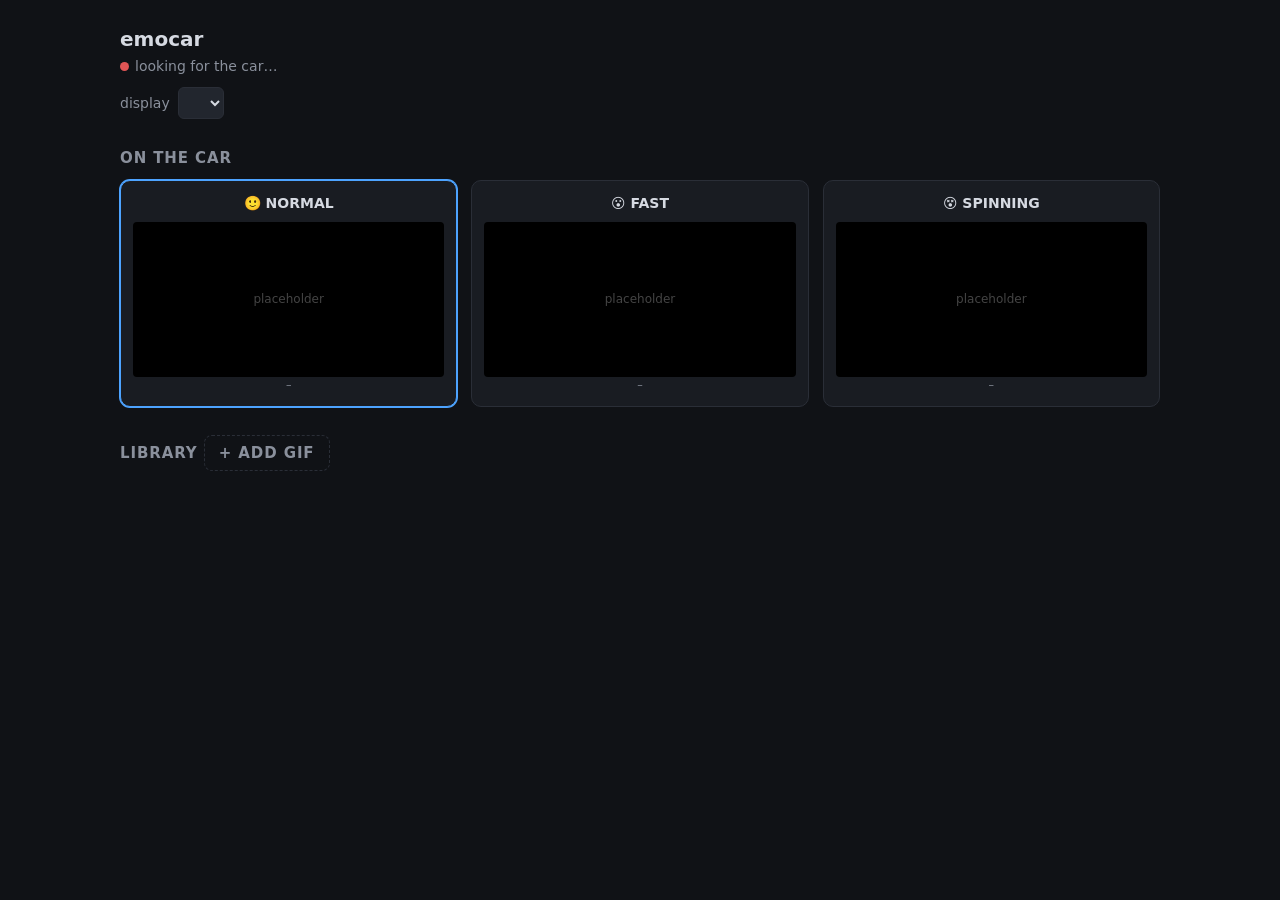
==== server/web/index.html @ b89c61f0 "emocar: firmware + companion server, with cross-platform release packaging ESP32 firmware (motion-re" ====
<!DOCTYPE html>
<html lang="en">
<head>
<meta charset="utf-8">
<meta name="viewport" content="width=device-width, initial-scale=1">
<title>emocar</title>
<style>
  :root {
    --bg: #101216; --panel: #191c22; --edge: #2a2e37; --text: #d6dae2;
    --dim: #8a909c; --accent: #4da3ff; --ok: #46c46e; --bad: #e05555;
  }
  * { box-sizing: border-box; }
  body { margin: 0; background: var(--bg); color: var(--text);
         font: 14px/1.5 system-ui, sans-serif; }
  main { max-width: 1080px; margin: 0 auto; padding: 16px 20px 60px; }
  h1 { font-size: 20px; margin: 8px 0 2px; }
  h2 { font-size: 15px; margin: 28px 0 10px; color: var(--dim); text-transform: uppercase;
       letter-spacing: .06em; }
  #carline { color: var(--dim); }
  #dot { display: inline-block; width: 9px; height: 9px; border-radius: 50%;
         background: var(--bad); margin-right: 6px; }
  #dot.on { background: var(--ok); }

  .states { display: grid; grid-template-columns: repeat(3, 1fr); gap: 14px; }
  .card { background: var(--panel); border: 1px solid var(--edge); border-radius: 10px;
          padding: 12px; cursor: pointer; text-align: center; }
  .card.sel { border-color: var(--accent); box-shadow: 0 0 0 1px var(--accent); }
  .card.live .tag { color: var(--ok); }
  .card h3 { margin: 0 0 8px; font-size: 14px; }
  .card .tag { font-size: 11px; color: var(--dim); }
  .oled { width: 100%; aspect-ratio: var(--oled-ar, 2 / 1); background: #000; border-radius: 4px;
          display: flex; align-items: center; justify-content: center;
          color: #444; font-size: 12px; overflow: hidden; }
  .oled img { width: 100%; image-rendering: pixelated; }
  #profline { margin: 10px 0 2px; color: var(--dim); display: flex; align-items: center; gap: 8px; }
  #profwarn { color: var(--bad); font-size: 13px; }

  .gallery { display: grid; grid-template-columns: repeat(auto-fill, minmax(150px, 1fr));
             gap: 10px; }
  .item { background: var(--panel); border: 1px solid var(--edge); border-radius: 8px;
          padding: 8px; cursor: pointer; }
  .item:hover { border-color: var(--accent); }
  .item .oled { margin-bottom: 6px; }
  .item .name { font-size: 12px; color: var(--dim); word-break: break-all; }
  .item .name b { color: var(--text); font-weight: 500; }
  .item .onstate { color: var(--accent); font-weight: 600; }
  #tinfo { font-size: 13px; color: var(--dim); margin-top: 6px; min-height: 18px; }
  #tinfo .warn { color: #e0a53c; }

  #tunebox .oled img { cursor: grab; touch-action: none; user-select: none; }
  #tunebox .oled img:active { cursor: grabbing; }
  .hint { color: var(--dim); font-size: 12px; }
  #tunebox input[type=number] { width: 64px; background: var(--bg); color: var(--text);
      border: 1px solid var(--edge); border-radius: 6px; padding: 2px 6px; }
  .axis { color: var(--dim); font-size: 12px; }
  #tune { position: fixed; inset: 0; background: rgba(0,0,0,.55); display: none;
          align-items: center; justify-content: center; }
  #tune.open { display: flex; }
  #tunebox { background: var(--panel); border: 1px solid var(--edge); border-radius: 12px;
             padding: 18px; width: min(560px, 94vw); }
  #tunebox .oled { margin: 10px 0 14px; }
  .row { display: flex; align-items: center; gap: 10px; margin: 10px 0; flex-wrap: wrap; }
  .row label { color: var(--dim); min-width: 74px; }
  input[type=range] { flex: 1; accent-color: var(--accent); }
  select, button { background: #22262e; color: var(--text); border: 1px solid var(--edge);
                   border-radius: 6px; padding: 6px 12px; font: inherit; }
  button.primary { background: var(--accent); border-color: var(--accent); color: #06131f;
                   font-weight: 600; cursor: pointer; }
  button.primary:disabled { opacity: .5; cursor: default; }
  .statepick button.sel { border-color: var(--accent); color: var(--accent); }
  #msg { min-height: 20px; font-size: 13px; }
  #msg.ok { color: var(--ok); } #msg.bad { color: var(--bad); }
  #uplabel { display: inline-block; border: 1px dashed var(--edge); border-radius: 8px;
             padding: 6px 14px; color: var(--dim); cursor: pointer; }
  #uplabel:hover { border-color: var(--accent); color: var(--accent); }
</style>
</head>
<body>
<main>
  <h1>emocar</h1>
  <div id="carline"><span id="dot"></span><span id="cartext">looking for the car…</span></div>
  <div id="profline"><label for="profsel">display</label>
    <select id="profsel"></select><span id="profwarn"></span></div>

  <h2>On the car</h2>
  <div class="states" id="states"></div>

  <h2>Library
    <label id="uplabel">+ add GIF<input type="file" id="upfile" accept=".gif,.qgif" hidden></label>
  </h2>
  <div class="gallery" id="gallery"></div>
</main>

<div id="tune">
  <div id="tunebox">
    <div><b id="tname"></b> → <span class="statepick" id="statepick"></span></div>
    <div id="tinfo"></div>
    <div class="oled"><img id="timg" alt="preview"></div>
    <div id="knobs">
      <div class="row" id="rowthr"><label>threshold</label>
        <input type="range" id="kthr" min="1" max="254" value="128"><span id="kthrv">128</span></div>
      <div class="row"><span id="monoknobs"><label>invert</label><input type="checkbox" id="kinv">
        <label style="min-width:0">dither</label>
        <select id="kdither">
          <option value="none">none</option><option value="bayer">bayer</option>
          <option value="floyd">floyd</option>
        </select></span>
        <label style="min-width:0">scale</label>
        <select id="kscale">
          <option value="fit">fit</option><option value="fit_width">fit_width</option>
          <option value="fit_height">fit_height</option><option value="stretch">stretch</option>
        </select></div>
      <div class="row"><label>zoom</label>
        <input type="range" id="kzoom" min="50" max="400" step="5" value="100"><span id="kzoomv">100%</span></div>
      <div class="row"><label>pan</label>
        <span class="axis">x</span> <input type="number" id="kpanx" value="0" step="1">
        <span class="axis">y</span> <input type="number" id="kpany" value="0" step="1">
        <button id="kreset" type="button">reset</button></div>
      <div class="row hint">drag the preview to pan (or type x/y: + is right/down) · scroll to zoom · double-click resets</div>
    </div>
    <div class="row">
      <button class="primary" id="apply">Send to car</button>
      <button id="cancel">Close</button>
      <span id="msg"></span>
    </div>
  </div>
</div>

<script>
'use strict';
const STATES = [
  { name: 'NORMAL',   emoji: '\u{1F642}' },
  { name: 'FAST',     emoji: '\u{1F62E}' },
  { name: 'SPINNING', emoji: '\u{1F635}' },
];
const $ = id => document.getElementById(id);
let selState = 0;          // state targeted by the next assignment
let tuneName = null, tuneKind = null;
let panX = 0, panY = 0;    // panel-pixel pan of the zoomed image (drag on the preview)
let ASSIGN = [null, null, null];   // per state: {name,frames,bytes} the server last pushed

// One gif per state, visibly: names on the cards, badges in the library.
async function loadAssignments() {
  try { ASSIGN = await (await fetch('/api/assignments')).json(); } catch { return; }
  ASSIGN = ASSIGN || [null, null, null];
  applyBadges();
}
function statesOf(name) {          // every state a library gif is assigned to
  return STATES.map((_, i) => i).filter(i => ASSIGN[i] && ASSIGN[i].name === name);
}
function applyBadges() {
  for (const el of document.querySelectorAll('.item')) {
    const tag = el.querySelector('.onstate');
    if (tag) tag.remove();
    const on = statesOf(el.dataset.name);
    if (on.length) {
      const span = document.createElement('span');
      span.className = 'onstate';
      span.textContent = ` · on ${on.map(i => STATES[i].name).join(' + ')}`;
      el.querySelector('.name').appendChild(span);
    }
  }
}

// ---------------- display profiles ----------------
let PROFILES = [];         // from /api/profiles
let profile = null;        // selected profile object
let profilePinned = false; // user chose manually — stop auto-following the car
let carProfileId = null;   // what the car's firmware reports (null = unknown/old firmware)

function setProfile(id, pinned) {
  const p = PROFILES.find(p => p.id === id) || PROFILES[0];
  if (!p) return;
  profile = p;
  if (pinned) { profilePinned = true; localStorage.setItem('emocar.profile', p.id); }
  $('profsel').value = p.id;
  document.documentElement.style.setProperty('--oled-ar', `${p.width} / ${p.height}`);
  const d = p.defaults || {};                    // knobs restart from the profile's defaults
  $('kthr').value = d.threshold ?? 128; $('kthrv').textContent = $('kthr').value;
  $('kinv').checked = !!d.invert;
  $('kscale').value = d.scale || 'fit';
  $('kdither').value = d.dither || 'none';
  $('kzoom').value = d.zoom || 100; $('kzoomv').textContent = $('kzoom').value + '%';
  panX = panY = 0; $('kpanx').value = 0; $('kpany').value = 0;
  $('kpanx').min = -2 * p.width;  $('kpanx').max = 2 * p.width;
  $('kpany').min = -2 * p.height; $('kpany').max = 2 * p.height;
  updateProfileWarn();
  loadLibrary();
  STATES.forEach((_, i) => refreshSlot(i));
}
function updateProfileWarn() {
  $('profwarn').textContent = (carProfileId && profile && carProfileId !== profile.id)
    ? `car has ${carProfileId} — pushes will be refused` : '';
}
async function loadProfiles() {
  PROFILES = await (await fetch('/api/profiles')).json();
  $('profsel').innerHTML = PROFILES.map(p => `<option value="${p.id}">${p.label}</option>`).join('');
  const saved = localStorage.getItem('emocar.profile');
  profilePinned = !!saved && PROFILES.some(p => p.id === saved);
  setProfile(profilePinned ? saved : PROFILES[0].id, false);
}
$('profsel').onchange = () => setProfile($('profsel').value, true);

// ---------------- state cards ----------------
function buildCards() {
  $('states').innerHTML = STATES.map((s, i) => `
    <div class="card" id="card${i}">
      <h3>${s.emoji} ${s.name}</h3>
      <div class="oled" id="slot${i}">placeholder</div>
      <div class="tag" id="tag${i}">–</div>
    </div>`).join('');
  STATES.forEach((_, i) => $('card' + i).onclick = () => selectState(i));
  selectState(0);
}
function selectState(i) {
  selState = i;
  STATES.forEach((_, k) => $('card' + k).classList.toggle('sel', k === i));
}
function refreshSlot(i) {
  const img = new Image();
  img.onload  = () => { const s = $('slot' + i); s.textContent = ''; s.appendChild(img); };
  img.onerror = () => { $('slot' + i).textContent = 'placeholder'; };
  img.src = `/api/car/preview/${i}?ts=${Date.now()}`;
}

// ---------------- car status ----------------
async function poll() {
  try {
    const r = await (await fetch('/api/car/status')).json();
    $('dot').classList.toggle('on', r.online);
    if (r.online) {
      const st = r.status;
      carProfileId = st.profile || null;
      if (carProfileId && !profilePinned && profile && carProfileId !== profile.id)
        setProfile(carProfileId, false);          // follow the car's display
      updateProfileWarn();
      $('cartext').textContent =
        `online — state ${st.state}, heap ${(st.heap / 1024) | 0} KB, up ${st.uptime}s` +
        (st.profile ? `, display ${st.profile}` : '');
      STATES.forEach((s, i) => {
        const sl = st.slots[i];
        const a = ASSIGN[i];
        const who = sl.file && a && a.bytes === sl.bytes ? `${a.name} · ` : '';
        $('tag' + i).textContent = sl.file ? `${who}${sl.frames} frames · ${(sl.bytes/1024).toFixed(1)} KB`
                                           : 'placeholder';
        $('card' + i).classList.toggle('live', st.state === s.name.toLowerCase());
      });
    } else {
      $('cartext').textContent = 'offline — join the "emocar" WiFi network';
    }
    return r.online;
  } catch { $('dot').classList.remove('on'); $('cartext').textContent = 'server error'; return false; }
}

// ---------------- library ----------------
async function loadLibrary() {
  const lib = await (await fetch('/api/library')).json();
  const prof = profile ? `&profile=${encodeURIComponent(profile.id)}` : '';
  $('gallery').innerHTML = (lib || []).map(e => `
    <div class="item" data-name="${e.name}" data-kind="${e.kind}">
      <div class="oled"><img loading="lazy" src="/api/preview?name=${encodeURIComponent(e.name)}${prof}"></div>
      <div class="name"><b>${e.name}</b><br>${e.kind} · ${(e.bytes / 1024).toFixed(0)} KB</div>
    </div>`).join('');
  for (const el of document.querySelectorAll('.item'))
    el.onclick = () => openTune(el.dataset.name, el.dataset.kind);
  applyBadges();
}

// ---------------- tune & assign ----------------
function tuneURL() {
  const p = new URLSearchParams({ name: tuneName, profile: profile.id,
                                  threshold: $('kthr').value, dither: $('kdither').value,
                                  invert: $('kinv').checked ? '1' : '0', scale: $('kscale').value,
                                  zoom: $('kzoom').value, panx: panX, pany: panY });
  return '/api/preview?' + p;
}
function openTune(name, kind) {
  tuneName = name; tuneKind = kind;
  $('tname').textContent = name;
  $('knobs').style.display = kind === 'qgif' ? 'none' : '';   // ready-made: no knobs
  const mono = profile.format === 'mono1';                    // threshold/dither/invert are 1-bit knobs
  $('rowthr').style.display = mono ? '' : 'none';
  $('monoknobs').style.display = mono ? '' : 'none';
  $('statepick').innerHTML = STATES.map((s, i) =>
    `<button data-i="${i}" class="${i === selState ? 'sel' : ''}">${s.emoji} ${s.name}</button>`).join(' ');
  for (const b of $('statepick').querySelectorAll('button'))
    b.onclick = () => { selectState(+b.dataset.i); openTune(name, kind); };
  // make "1 gif per state" visible: what the target has now, and whether this
  // gif is already on a different state
  const cur = ASSIGN[selState];
  const elsewhere = statesOf(name).filter(i => i !== selState);
  let info = `${STATES[selState].name} now has: ${cur ? cur.name : 'placeholder / unknown'}`;
  if (elsewhere.length)
    info += ` — <span class="warn">⚠ ${name} is already on ${elsewhere.map(i => STATES[i].name).join(' + ')}</span>`;
  $('tinfo').innerHTML = info;
  $('msg').textContent = ''; $('msg').className = '';
  $('timg').src = tuneURL();
  $('tune').classList.add('open');
}
let debounce = null;
function knobChanged() {
  $('kthrv').textContent = $('kthr').value;
  $('kzoomv').textContent = $('kzoom').value + '%';
  clearTimeout(debounce);
  debounce = setTimeout(() => { $('timg').src = tuneURL(); }, 150);
}
$('kthr').oninput = knobChanged; $('kinv').onchange = knobChanged;
$('kscale').onchange = knobChanged; $('kdither').onchange = knobChanged;
$('kzoom').oninput = knobChanged;

// Pan has one setter shared by dragging, typing, and reset, so the number
// inputs and the drag state can never disagree. Panel pixels, + = right/down.
const clampPan = (v, d) => Math.min(2 * d, Math.max(-2 * d, Math.round(v) || 0));
function setPan(x, y, typed) {
  panX = clampPan(x, profile.width);
  panY = clampPan(y, profile.height);
  if (!typed) { $('kpanx').value = panX; $('kpany').value = panY; }
  knobChanged();
}
$('kpanx').oninput = $('kpany').oninput = () => setPan(+$('kpanx').value, +$('kpany').value, true);
// on blur, snap the inputs to the clamped values actually in effect
$('kpanx').onchange = $('kpany').onchange = () => { $('kpanx').value = panX; $('kpany').value = panY; };
function resetView() {
  $('kzoom').value = (profile.defaults || {}).zoom || 100;
  setPan(0, 0);
}
$('kreset').onclick = resetView;
{
  const timg = $('timg');
  let drag = null;
  timg.draggable = false;
  timg.ondblclick = () => { if (tuneKind !== 'qgif') resetView(); };
  timg.onwheel = e => {
    if (tuneKind === 'qgif') return;
    e.preventDefault();
    $('kzoom').value = Math.min(400, Math.max(50, +$('kzoom').value + (e.deltaY < 0 ? 10 : -10)));
    knobChanged();
  };
  timg.onpointerdown = e => {
    if (tuneKind === 'qgif') return;
    e.preventDefault();
    try { timg.setPointerCapture(e.pointerId); } catch {}
    drag = { x: e.clientX, y: e.clientY, px: panX, py: panY };
  };
  timg.onpointermove = e => {
    if (!drag) return;
    setPan(drag.px + (e.clientX - drag.x) * profile.width / timg.clientWidth,
           drag.py + (e.clientY - drag.y) * profile.height / timg.clientHeight);
  };
  timg.onpointerup = timg.onpointercancel = () => { drag = null; };
}
$('cancel').onclick = () => $('tune').classList.remove('open');
$('tune').onclick = e => { if (e.target === $('tune')) $('tune').classList.remove('open'); };

$('apply').onclick = async () => {
  $('apply').disabled = true;
  $('msg').textContent = 'converting + sending…'; $('msg').className = '';
  try {
    const r = await fetch('/api/assign', {
      method: 'POST', headers: { 'Content-Type': 'application/json' },
      body: JSON.stringify({ state: selState, name: tuneName, profile: profile.id,
                             threshold: +$('kthr').value, dither: $('kdither').value,
                             invert: $('kinv').checked, scale: $('kscale').value,
                             zoom: +$('kzoom').value, panx: panX, pany: panY }),
    });
    const j = await r.json();
    if (r.ok && j.ok) {
      await loadAssignments();
      refreshSlot(selState); poll();
      openTune(tuneName, tuneKind);          // refresh the "now has" line + warning
      $('msg').textContent = `on the car — ${j.frames} frames, ${(j.bytes / 1024).toFixed(1)} KB`;
      $('msg').className = 'ok';
    } else { $('msg').textContent = j.error || 'failed'; $('msg').className = 'bad'; }
  } catch (e) { $('msg').textContent = e.message; $('msg').className = 'bad'; }
  $('apply').disabled = false;
};

// ---------------- upload ----------------
$('upfile').onchange = async () => {
  const f = $('upfile').files[0];
  if (!f) return;
  const fd = new FormData();
  fd.append('file', f);
  const r = await fetch('/api/upload', { method: 'POST', body: fd });
  const j = await r.json();
  if (j.ok) loadLibrary();
  else alert(j.error || 'upload failed');
  $('upfile').value = '';
};

// ---------------- boot ----------------
buildCards();
loadAssignments()
  .then(() => loadProfiles())        // also does the first loadLibrary()/refreshSlot()
  .then(() => poll())
  .then(on => { if (on) STATES.forEach((_, i) => refreshSlot(i)); });
setInterval(async () => {
  const wasOff = !$('dot').classList.contains('on');
  const on = await poll();
  if (on && wasOff) STATES.forEach((_, i) => refreshSlot(i));   // car just appeared
}, 5000);
</script>
</body>
</html>
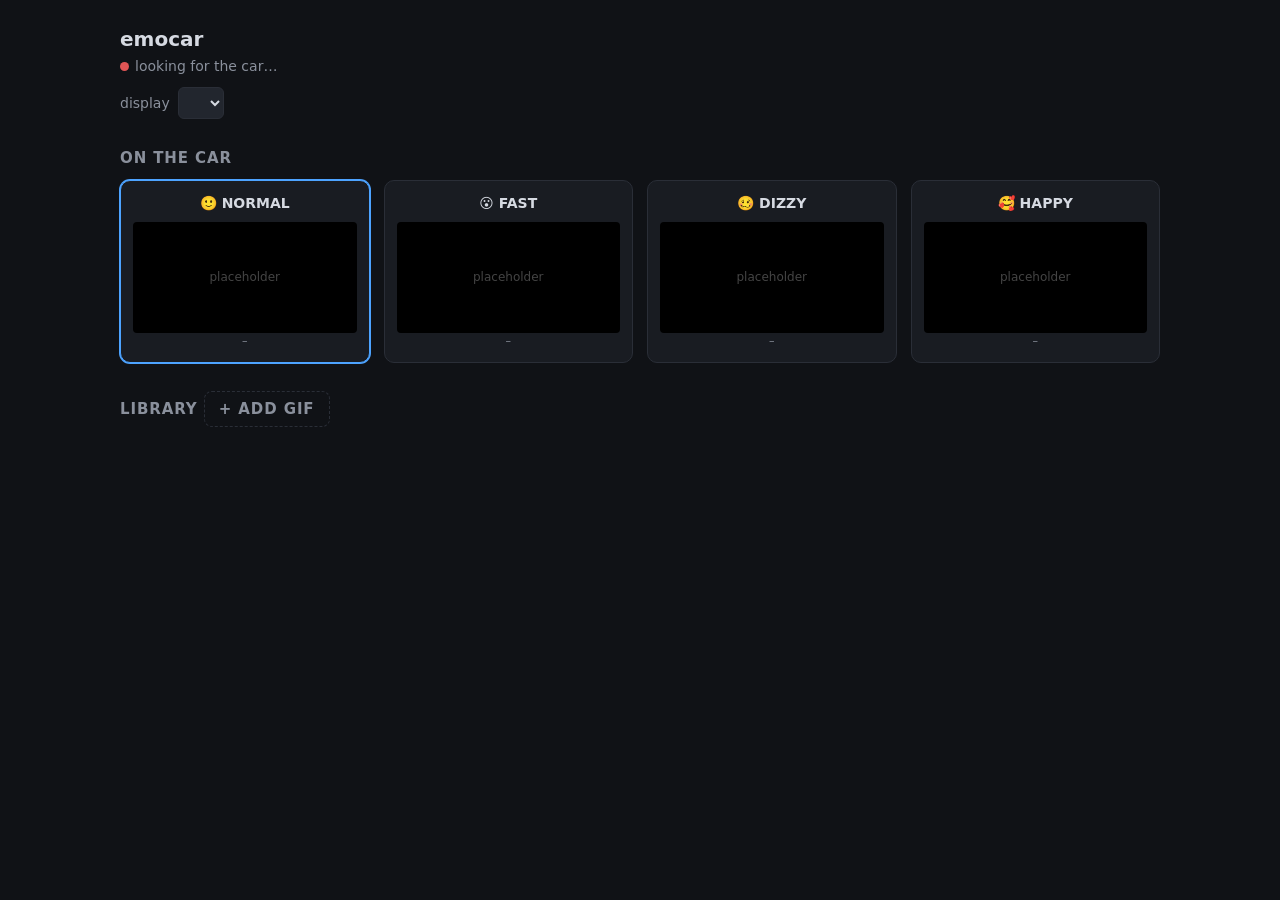
==== commit 3ab82668: "P2: four states — DIZZY absorbs SPINNING, HAPPY gated by a floor/hand context bit Implements PLANS.m" ====
--- a/server/web/index.html
+++ b/server/web/index.html
@@ -21,7 +21,7 @@
          background: var(--bad); margin-right: 6px; }
   #dot.on { background: var(--ok); }
 
-  .states { display: grid; grid-template-columns: repeat(3, 1fr); gap: 14px; }
+  .states { display: grid; grid-template-columns: repeat(auto-fit, minmax(130px, 1fr)); gap: 14px; }
   .card { background: var(--panel); border: 1px solid var(--edge); border-radius: 10px;
           padding: 12px; cursor: pointer; text-align: center; }
   .card.sel { border-color: var(--accent); box-shadow: 0 0 0 1px var(--accent); }
@@ -128,16 +128,19 @@
 
 <script>
 'use strict';
+// Index = enum CarState in the firmware. Append only, never reorder: the car stores
+// animations by slot number, so reordering would silently repoint every uploaded face.
 const STATES = [
-  { name: 'NORMAL',   emoji: '\u{1F642}' },
-  { name: 'FAST',     emoji: '\u{1F62E}' },
-  { name: 'SPINNING', emoji: '\u{1F635}' },
+  { name: 'NORMAL', emoji: '\u{1F642}' },
+  { name: 'FAST',   emoji: '\u{1F62E}' },
+  { name: 'DIZZY',  emoji: '\u{1F974}' },
+  { name: 'HAPPY',  emoji: '\u{1F970}' },
 ];
 const $ = id => document.getElementById(id);
 let selState = 0;          // state targeted by the next assignment
 let tuneName = null, tuneKind = null;
 let panX = 0, panY = 0;    // panel-pixel pan of the zoomed image (drag on the preview)
-let ASSIGN = [null, null, null];   // per state: {name,frames,bytes} the server last pushed
+let ASSIGN = STATES.map(() => null);   // per state: {name,frames,bytes} the server last pushed
 
 // One gif per state, visibly: names on the cards, badges in the library.
 async function loadAssignments() {
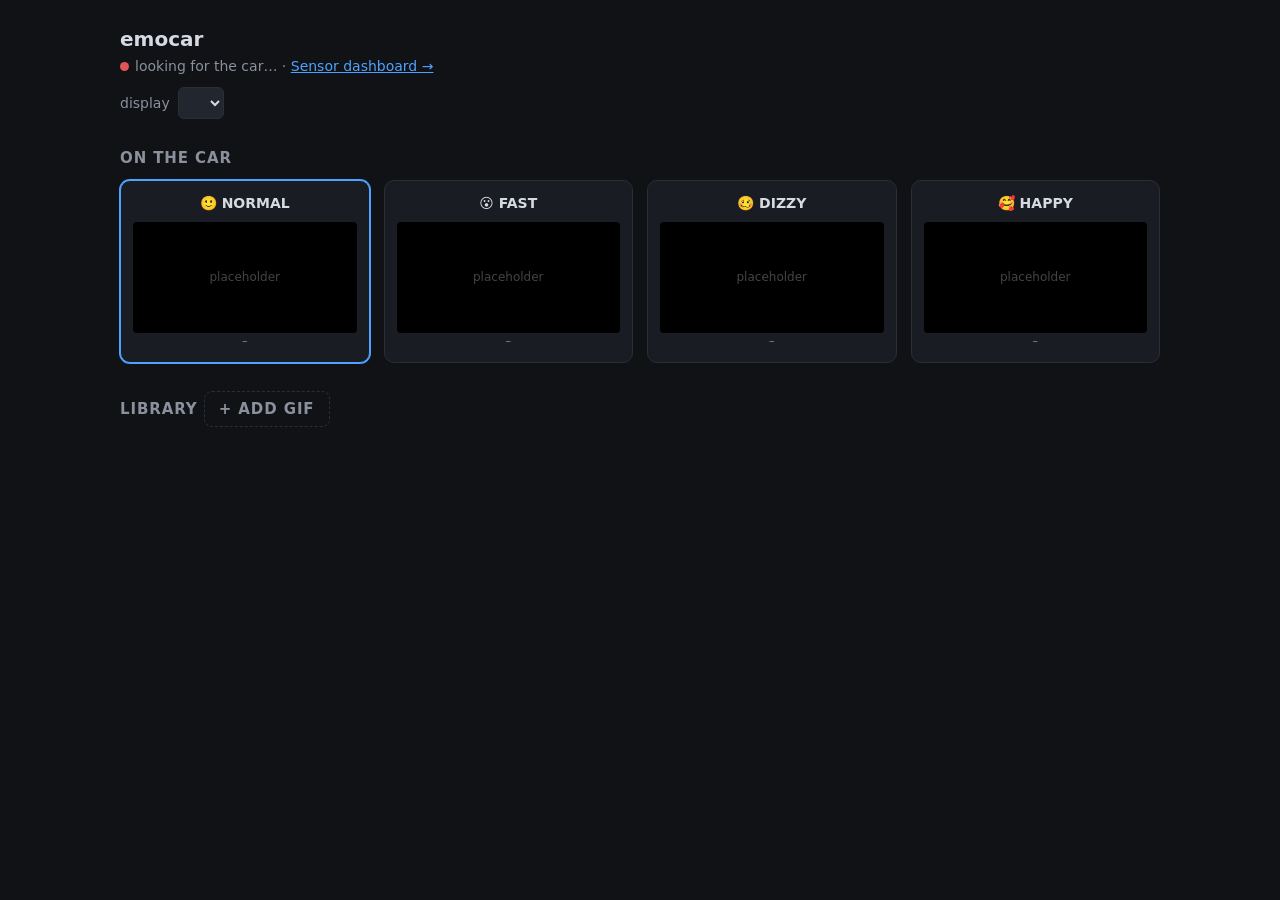
==== commit 3cb6dea3: "Sensor dashboard; DIZZY = shake on any axis or a gz spin The server gets /dashboard, a live view of " ====
--- a/server/web/index.html
+++ b/server/web/index.html
@@ -78,7 +78,8 @@
 <body>
 <main>
   <h1>emocar</h1>
-  <div id="carline"><span id="dot"></span><span id="cartext">looking for the car…</span></div>
+  <div id="carline"><span id="dot"></span><span id="cartext">looking for the car…</span>
+    · <a href="/dashboard" style="color:var(--accent)">Sensor dashboard →</a></div>
   <div id="profline"><label for="profsel">display</label>
     <select id="profsel"></select><span id="profwarn"></span></div>
 
@@ -238,7 +239,7 @@
         setProfile(carProfileId, false);          // follow the car's display
       updateProfileWarn();
       $('cartext').textContent =
-        `online — state ${st.state}, heap ${(st.heap / 1024) | 0} KB, up ${st.uptime}s` +
+        `online on ${r.port} — state ${st.state}, heap ${(st.heap / 1024) | 0} KB, up ${st.uptime}s` +
         (st.profile ? `, display ${st.profile}` : '');
       STATES.forEach((s, i) => {
         const sl = st.slots[i];
@@ -249,7 +250,7 @@
         $('card' + i).classList.toggle('live', st.state === s.name.toLowerCase());
       });
     } else {
-      $('cartext').textContent = 'offline — join the "emocar" WiFi network';
+      $('cartext').textContent = 'offline — ' + (r.error || 'plug the car in over USB');
     }
     return r.online;
   } catch { $('dot').classList.remove('on'); $('cartext').textContent = 'server error'; return false; }
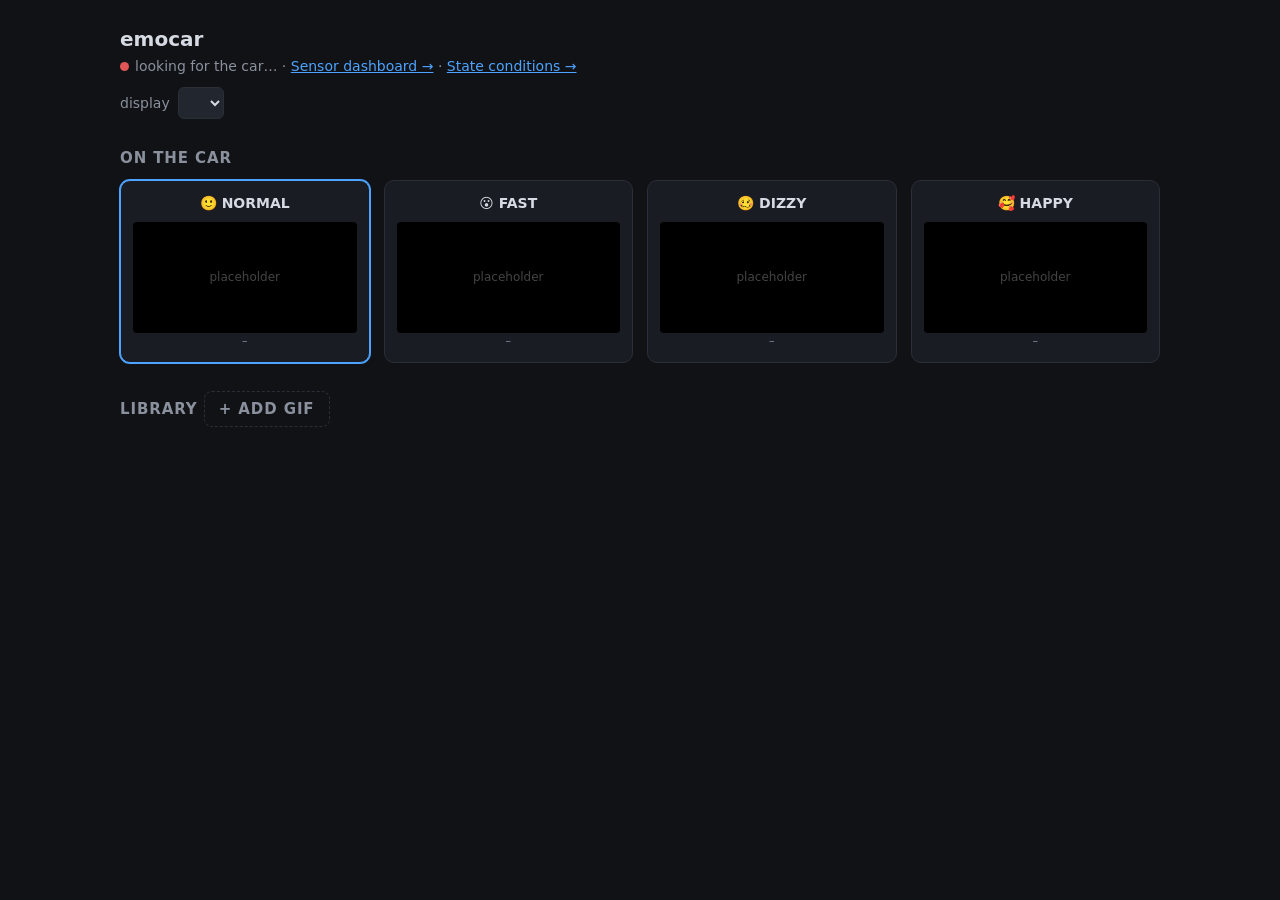
==== commit ef5c02bd: "/configs: tune the state conditions live on the car, export to config.h The STATE_* flags and every " ====
--- a/server/web/index.html
+++ b/server/web/index.html
@@ -79,7 +79,8 @@
 <main>
   <h1>emocar</h1>
   <div id="carline"><span id="dot"></span><span id="cartext">looking for the car…</span>
-    · <a href="/dashboard" style="color:var(--accent)">Sensor dashboard →</a></div>
+    · <a href="/dashboard" style="color:var(--accent)">Sensor dashboard →</a>
+    · <a href="/configs" style="color:var(--accent)">State conditions →</a></div>
   <div id="profline"><label for="profsel">display</label>
     <select id="profsel"></select><span id="profwarn"></span></div>
 
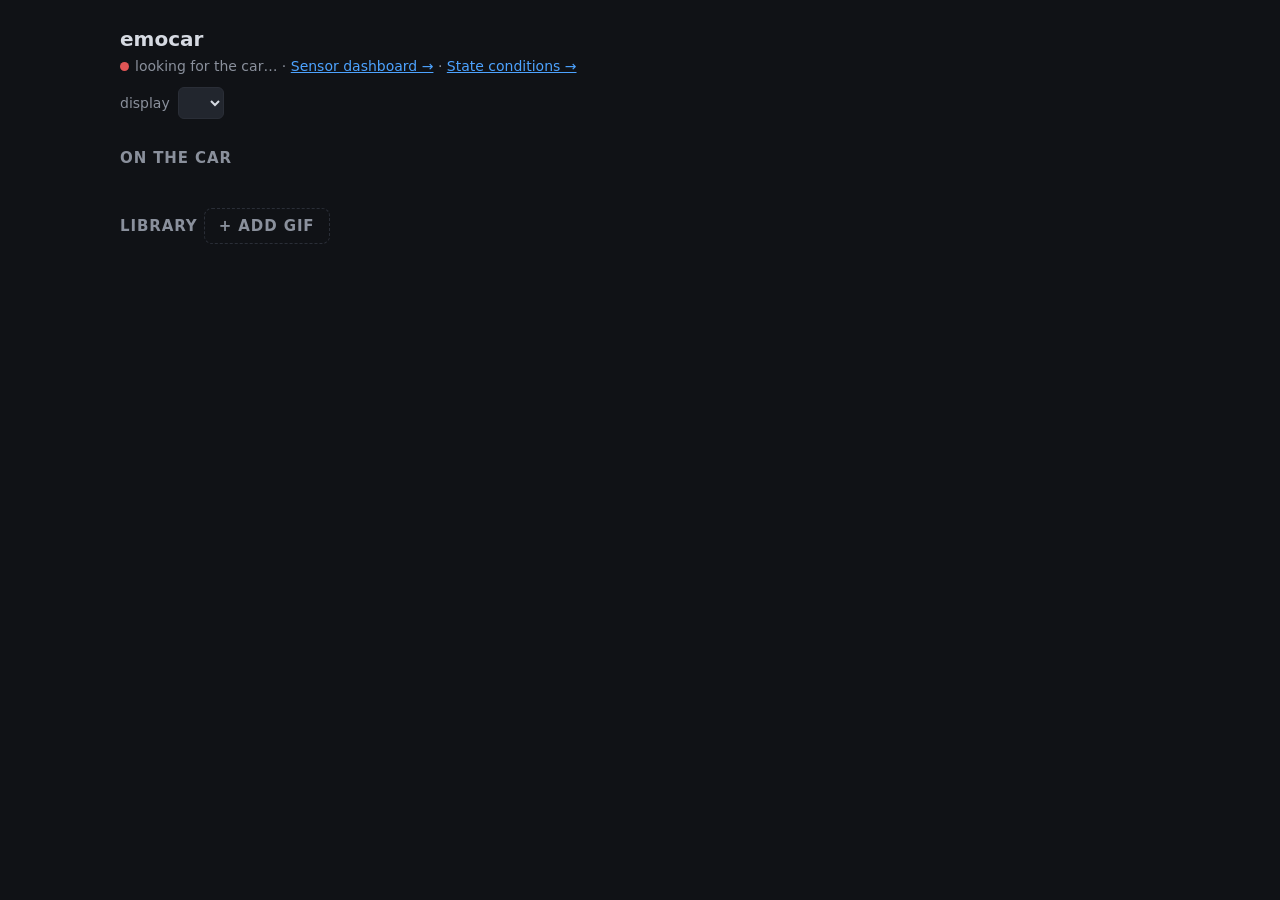
==== commit 5af80eb2: "server: Vietnamese UI with an EN | VI switch on every page English text stays the key; all Vietnames" ====
--- a/server/web/index.html
+++ b/server/web/index.html
@@ -4,6 +4,7 @@
 <meta charset="utf-8">
 <meta name="viewport" content="width=device-width, initial-scale=1">
 <title>emocar</title>
+<script src="/i18n.js"></script>
 <style>
   :root {
     --bg: #101216; --panel: #191c22; --edge: #2a2e37; --text: #d6dae2;
@@ -77,7 +78,7 @@
 </head>
 <body>
 <main>
-  <h1>emocar</h1>
+  <div style="display:flex;align-items:center"><h1>emocar</h1><span id="lang" style="margin-left:auto"></span></div>
   <div id="carline"><span id="dot"></span><span id="cartext">looking for the car…</span>
     · <a href="/dashboard" style="color:var(--accent)">Sensor dashboard →</a>
     · <a href="/configs" style="color:var(--accent)">State conditions →</a></div>
@@ -161,7 +162,7 @@
     if (on.length) {
       const span = document.createElement('span');
       span.className = 'onstate';
-      span.textContent = ` · on ${on.map(i => STATES[i].name).join(' + ')}`;
+      span.textContent = ' · ' + tr('on {states}', { states: on.map(i => STATES[i].name).join(' + ') });
       el.querySelector('.name').appendChild(span);
     }
   }
@@ -195,7 +196,7 @@
 }
 function updateProfileWarn() {
   $('profwarn').textContent = (carProfileId && profile && carProfileId !== profile.id)
-    ? `car has ${carProfileId} — pushes will be refused` : '';
+    ? tr('car has {id} — pushes will be refused', { id: carProfileId }) : '';
 }
 async function loadProfiles() {
   PROFILES = await (await fetch('/api/profiles')).json();
@@ -211,7 +212,7 @@
   $('states').innerHTML = STATES.map((s, i) => `
     <div class="card" id="card${i}">
       <h3>${s.emoji} ${s.name}</h3>
-      <div class="oled" id="slot${i}">placeholder</div>
+      <div class="oled" id="slot${i}">${tr('placeholder')}</div>
       <div class="tag" id="tag${i}">–</div>
     </div>`).join('');
   STATES.forEach((_, i) => $('card' + i).onclick = () => selectState(i));
@@ -224,7 +225,7 @@
 function refreshSlot(i) {
   const img = new Image();
   img.onload  = () => { const s = $('slot' + i); s.textContent = ''; s.appendChild(img); };
-  img.onerror = () => { $('slot' + i).textContent = 'placeholder'; };
+  img.onerror = () => { $('slot' + i).textContent = tr('placeholder'); };
   img.src = `/api/car/preview/${i}?ts=${Date.now()}`;
 }
 
@@ -240,21 +241,23 @@
         setProfile(carProfileId, false);          // follow the car's display
       updateProfileWarn();
       $('cartext').textContent =
-        `online on ${r.port} — state ${st.state}, heap ${(st.heap / 1024) | 0} KB, up ${st.uptime}s` +
-        (st.profile ? `, display ${st.profile}` : '');
+        tr('online on {port} — state {state}, heap {heap} KB, up {up}s',
+           { port: r.port, state: st.state, heap: (st.heap / 1024) | 0, up: st.uptime }) +
+        (st.profile ? tr(', display {profile}', { profile: st.profile }) : '');
       STATES.forEach((s, i) => {
         const sl = st.slots[i];
         const a = ASSIGN[i];
         const who = sl.file && a && a.bytes === sl.bytes ? `${a.name} · ` : '';
-        $('tag' + i).textContent = sl.file ? `${who}${sl.frames} frames · ${(sl.bytes/1024).toFixed(1)} KB`
-                                           : 'placeholder';
+        $('tag' + i).textContent = sl.file
+          ? who + tr('{frames} frames · {kb} KB', { frames: sl.frames, kb: (sl.bytes / 1024).toFixed(1) })
+          : tr('placeholder');
         $('card' + i).classList.toggle('live', st.state === s.name.toLowerCase());
       });
     } else {
-      $('cartext').textContent = 'offline — ' + (r.error || 'plug the car in over USB');
+      $('cartext').textContent = tr('offline — ') + (r.error || tr('plug the car in over USB'));
     }
     return r.online;
-  } catch { $('dot').classList.remove('on'); $('cartext').textContent = 'server error'; return false; }
+  } catch { $('dot').classList.remove('on'); $('cartext').textContent = tr('server error'); return false; }
 }
 
 // ---------------- library ----------------
@@ -294,9 +297,11 @@
   // gif is already on a different state
   const cur = ASSIGN[selState];
   const elsewhere = statesOf(name).filter(i => i !== selState);
-  let info = `${STATES[selState].name} now has: ${cur ? cur.name : 'placeholder / unknown'}`;
+  let info = tr('{state} now has: {name}',
+                { state: STATES[selState].name, name: cur ? cur.name : tr('placeholder / unknown') });
   if (elsewhere.length)
-    info += ` — <span class="warn">⚠ ${name} is already on ${elsewhere.map(i => STATES[i].name).join(' + ')}</span>`;
+    info += ` — <span class="warn">${tr('⚠ {name} is already on {states}',
+      { name, states: elsewhere.map(i => STATES[i].name).join(' + ') })}</span>`;
   $('tinfo').innerHTML = info;
   $('msg').textContent = ''; $('msg').className = '';
   $('timg').src = tuneURL();
@@ -359,7 +364,7 @@
 
 $('apply').onclick = async () => {
   $('apply').disabled = true;
-  $('msg').textContent = 'converting + sending…'; $('msg').className = '';
+  $('msg').textContent = tr('converting + sending…'); $('msg').className = '';
   try {
     const r = await fetch('/api/assign', {
       method: 'POST', headers: { 'Content-Type': 'application/json' },
@@ -373,9 +378,10 @@
       await loadAssignments();
       refreshSlot(selState); poll();
       openTune(tuneName, tuneKind);          // refresh the "now has" line + warning
-      $('msg').textContent = `on the car — ${j.frames} frames, ${(j.bytes / 1024).toFixed(1)} KB`;
+      $('msg').textContent = tr('on the car — {frames} frames, {kb} KB',
+                                 { frames: j.frames, kb: (j.bytes / 1024).toFixed(1) });
       $('msg').className = 'ok';
-    } else { $('msg').textContent = j.error || 'failed'; $('msg').className = 'bad'; }
+    } else { $('msg').textContent = j.error || tr('failed'); $('msg').className = 'bad'; }
   } catch (e) { $('msg').textContent = e.message; $('msg').className = 'bad'; }
   $('apply').disabled = false;
 };
@@ -389,7 +395,7 @@
   const r = await fetch('/api/upload', { method: 'POST', body: fd });
   const j = await r.json();
   if (j.ok) loadLibrary();
-  else alert(j.error || 'upload failed');
+  else alert(j.error || tr('upload failed'));
   $('upfile').value = '';
 };
 
